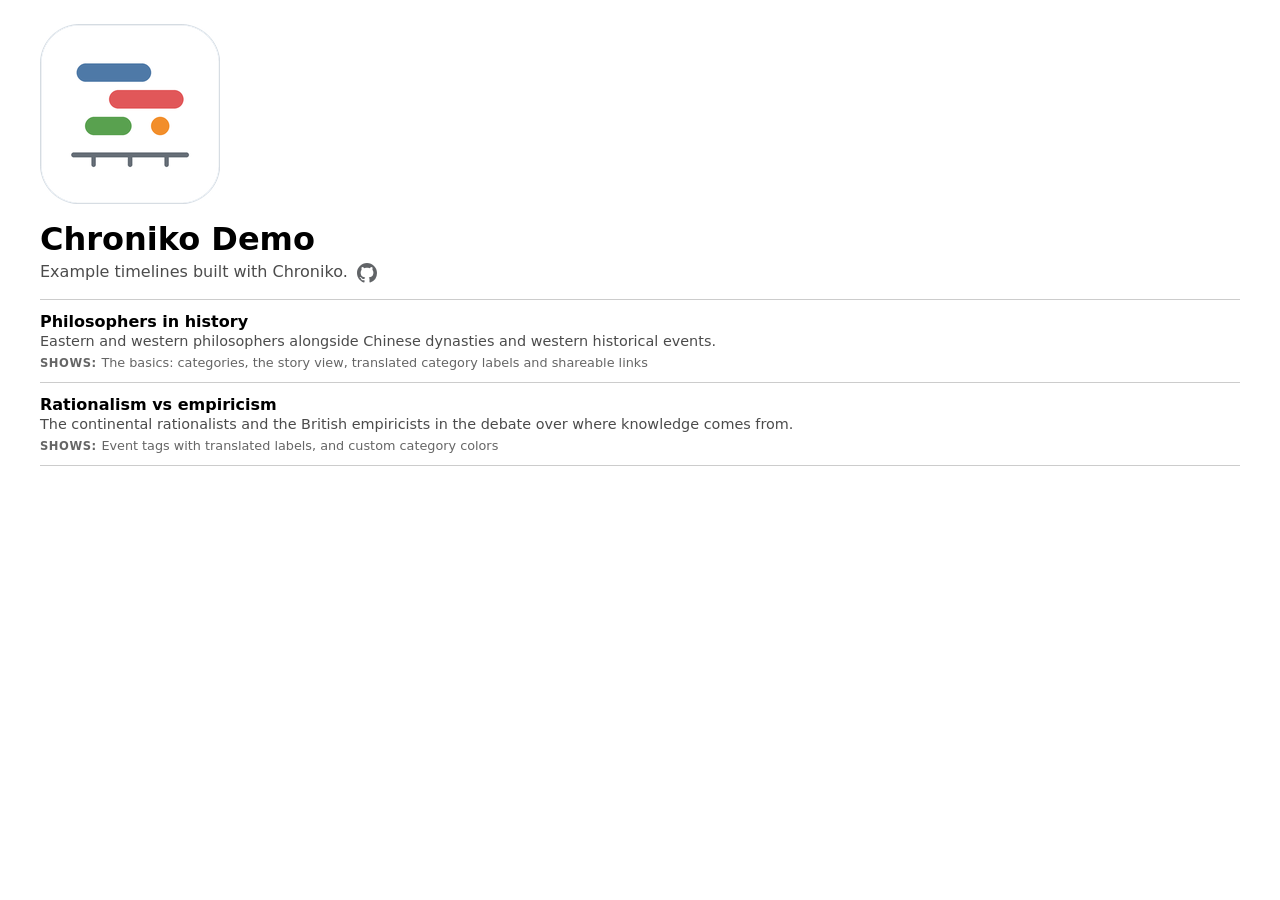
==== index.html @ 32a075cc "chore: update to chroniko 0.3.1 and add new demo showing tag translation" ====
<!doctype html>
<html lang="en">
<head>
  <meta charset="utf-8">
  <meta name="viewport" content="width=device-width, initial-scale=1">
  <title>Chroniko Demo</title>
  <!-- Light mode favicons (fallback) -->
  <link rel="icon" type="image/x-icon" href="/images/favicon-light-32.ico" media="(prefers-color-scheme: light)">
  <link rel="icon" type="image/png" sizes="16x16" href="/images/favicon-light-16.png" media="(prefers-color-scheme: light)">
  <link rel="icon" type="image/png" sizes="32x32" href="/images/favicon-light-32.png" media="(prefers-color-scheme: light)">
  <link rel="apple-touch-icon" sizes="180x180" href="/images/favicon-light-180.png" media="(prefers-color-scheme: light)">
  <!-- Dark mode favicons -->
  <link rel="icon" type="image/x-icon" href="/images/favicon-dark-32.ico" media="(prefers-color-scheme: dark)">
  <link rel="icon" type="image/png" sizes="16x16" href="/images/favicon-dark-16.png" media="(prefers-color-scheme: dark)">
  <link rel="icon" type="image/png" sizes="32x32" href="/images/favicon-dark-32.png" media="(prefers-color-scheme: dark)">
  <link rel="apple-touch-icon" sizes="180x180" href="/images/favicon-dark-180.png" media="(prefers-color-scheme: dark)">
  <style>
    :root { color-scheme: light dark; }
    body { margin: 0; padding: 24px 16px; font-family: system-ui, sans-serif; }
    main { max-width: 1200px; margin: 0 auto; }
    .logo { display: block; width: 180px; height: 180px; margin: 0 0 16px; }
    h1 { margin: 0 0 4px; }
    p { margin: 0 0 16px; opacity: 0.7; }
    .github { display: inline-block; margin-left: 4px; vertical-align: middle; line-height: 0; }
    .github:hover { opacity: 0.7; }
    .demos { list-style: none; margin: 0; padding: 0; border-top: 1px solid color-mix(in srgb, currentColor 20%, transparent); }
    .demos li { border-bottom: 1px solid color-mix(in srgb, currentColor 20%, transparent); }
    .demos a { display: block; padding: 12px 0; color: inherit; text-decoration: none; }
    .demos a:hover strong { text-decoration: underline; }
    .demos span { display: block; margin-top: 2px; opacity: 0.7; font-size: 0.9em; }
    .demos .features { margin-top: 6px; opacity: 0.6; font-size: 0.8em; }
    .demos .features::before { content: 'Shows: '; font-weight: 600; text-transform: uppercase; letter-spacing: 0.05em; font-size: 0.9em; }
  </style>
</head>
<body>
  <main>
    <picture>
      <source srcset="images/favicon-dark-180.png" media="(prefers-color-scheme: dark)">
      <img class="logo" src="images/favicon-light-180.png" alt="Chroniko" width="180" height="180">
    </picture>
    <h1>Chroniko Demo</h1>
    <p>Example timelines built with Chroniko. <a class="github" href="https://github.com/ykyuen/chroniko" target="_blank" rel="noopener" title="GitHub - Chroniko">
      <picture>
        <source srcset="images/github-dark.svg" media="(prefers-color-scheme: dark)">
        <img src="images/github-light.svg" alt="GitHub - Chroniko" width="20" height="20">
      </picture>
    </a></p>

    <ul class="demos">
      <li>
        <a href="philosophers-in-history/?lang=en">
          <strong>Philosophers in history</strong>
          <span>Eastern and western philosophers alongside Chinese dynasties and western historical events.</span>
          <span class="features">The basics: categories, the story view, translated category labels and shareable links</span>
        </a>
      </li>
      <li>
        <a href="rationalism-vs-empiricism/?lang=en">
          <strong>Rationalism vs empiricism</strong>
          <span>The continental rationalists and the British empiricists in the debate over where knowledge comes from.</span>
          <span class="features">Event tags with translated labels, and custom category colors</span>
        </a>
      </li>
    </ul>
  </main>
</body>
</html>
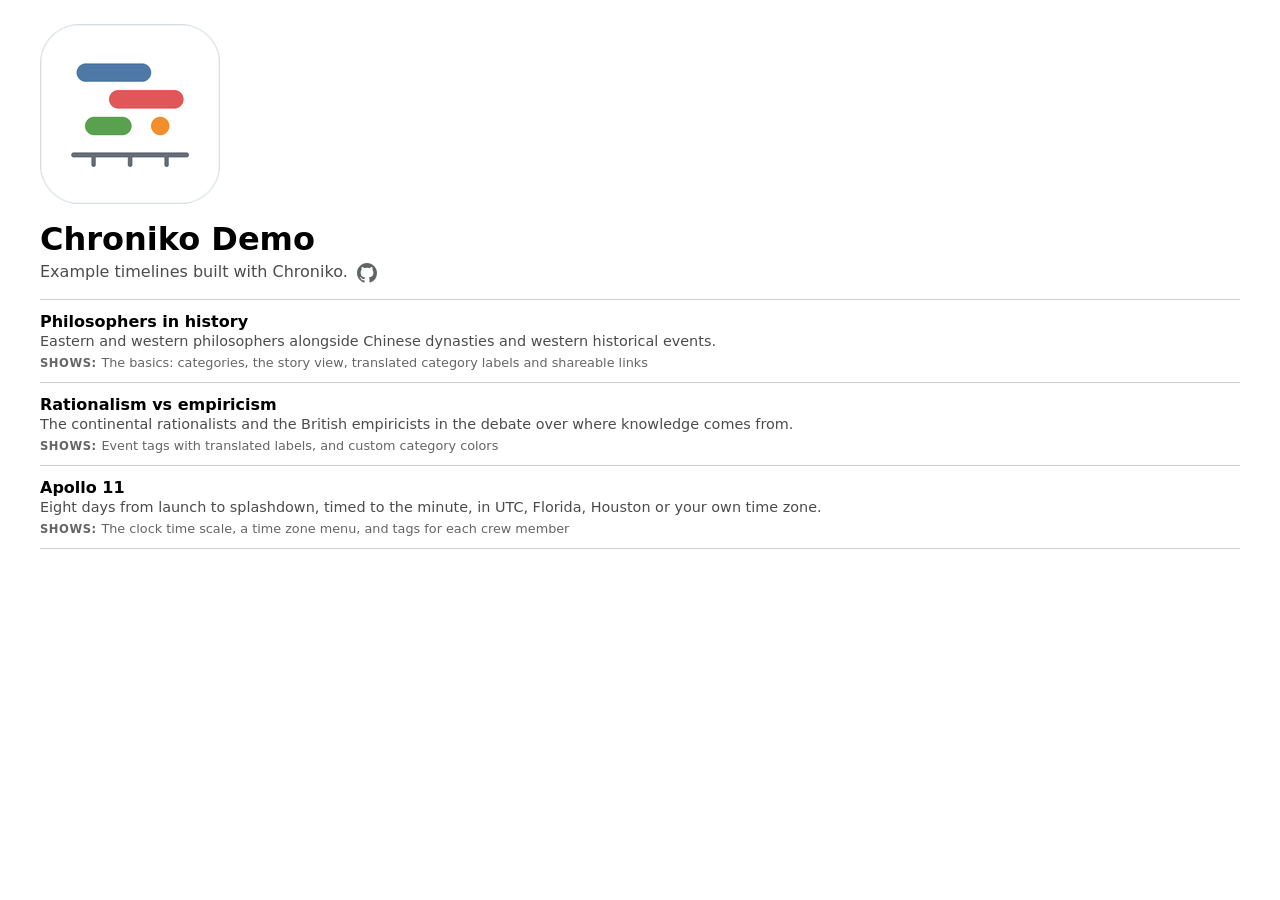
==== commit aad3372b: "feat: add apollo 11 demo" ====
--- a/index.html
+++ b/index.html
@@ -3,7 +3,24 @@
 <head>
   <meta charset="utf-8">
   <meta name="viewport" content="width=device-width, initial-scale=1">
-  <title>Chroniko Demo</title>
+  <title>Chroniko Demo – Zoomable historical timelines in JavaScript</title>
+  <meta name="description" content="Example timelines built with Chroniko, a JavaScript library for rendering historical events on a single zoomable time axis, with categories, tags, translations and shareable links.">
+  <meta name="keywords" content="Chroniko, timeline, JavaScript timeline library, zoomable timeline, historical events, history visualization">
+  <meta name="author" content="ykyuen">
+  <link rel="canonical" href="https://chroniko.ykyuen.info/">
+  <!-- Open Graph / Twitter -->
+  <meta property="og:type" content="website">
+  <meta property="og:site_name" content="Chroniko Demo">
+  <meta property="og:title" content="Chroniko Demo – Zoomable historical timelines in JavaScript">
+  <meta property="og:description" content="Example timelines built with Chroniko, a JavaScript library for rendering historical events on a single zoomable time axis.">
+  <meta property="og:url" content="https://chroniko.ykyuen.info/">
+  <meta property="og:image" content="https://chroniko.ykyuen.info/images/chroniko-screenshot-1200x630.png">
+  <meta name="twitter:card" content="summary_large_image">
+  <meta name="twitter:title" content="Chroniko Demo – Zoomable historical timelines in JavaScript">
+  <meta name="twitter:description" content="Example timelines built with Chroniko, a JavaScript library for rendering historical events on a single zoomable time axis.">
+  <meta name="twitter:image" content="https://chroniko.ykyuen.info/images/chroniko-screenshot-1200x630.png">
+  <!-- Default favicon for browsers and crawlers that ignore the media queries below -->
+  <link rel="icon" href="/favicon.ico" sizes="16x16 32x32 48x48">
   <!-- Light mode favicons (fallback) -->
   <link rel="icon" type="image/x-icon" href="/images/favicon-light-32.ico" media="(prefers-color-scheme: light)">
   <link rel="icon" type="image/png" sizes="16x16" href="/images/favicon-light-16.png" media="(prefers-color-scheme: light)">
@@ -14,13 +31,59 @@
   <link rel="icon" type="image/png" sizes="16x16" href="/images/favicon-dark-16.png" media="(prefers-color-scheme: dark)">
   <link rel="icon" type="image/png" sizes="32x32" href="/images/favicon-dark-32.png" media="(prefers-color-scheme: dark)">
   <link rel="apple-touch-icon" sizes="180x180" href="/images/favicon-dark-180.png" media="(prefers-color-scheme: dark)">
+  <!-- Structured data -->
+  <script type="application/ld+json">
+  {
+    "@context": "https://schema.org",
+    "@graph": [
+      {
+        "@type": "WebSite",
+        "@id": "https://chroniko.ykyuen.info/#website",
+        "url": "https://chroniko.ykyuen.info/",
+        "name": "Chroniko Demo",
+        "description": "Example timelines built with Chroniko, a JavaScript library for rendering historical events on a single zoomable time axis.",
+        "inLanguage": "en",
+        "author": { "@id": "https://chroniko.ykyuen.info/#author" },
+        "about": { "@id": "https://chroniko.ykyuen.info/#chroniko" }
+      },
+      {
+        "@type": "Person",
+        "@id": "https://chroniko.ykyuen.info/#author",
+        "name": "ykyuen",
+        "url": "https://github.com/ykyuen"
+      },
+      {
+        "@type": "SoftwareSourceCode",
+        "@id": "https://chroniko.ykyuen.info/#chroniko",
+        "name": "Chroniko",
+        "description": "Render events on a single zoomable time axis, from historical dates across millennia to deploys and incidents timed to the second. Plain HTML, CSS and JavaScript, no dependencies.",
+        "url": "https://github.com/ykyuen/chroniko",
+        "codeRepository": "https://github.com/ykyuen/chroniko",
+        "programmingLanguage": "JavaScript",
+        "license": "https://www.apache.org/licenses/LICENSE-2.0",
+        "author": { "@id": "https://chroniko.ykyuen.info/#author" },
+        "sameAs": "https://www.npmjs.com/package/chroniko"
+      },
+      {
+        "@type": "CollectionPage",
+        "@id": "https://chroniko.ykyuen.info/",
+        "url": "https://chroniko.ykyuen.info/",
+        "name": "Chroniko Demo – Zoomable historical timelines in JavaScript",
+        "isPartOf": { "@id": "https://chroniko.ykyuen.info/#website" },
+        "primaryImageOfPage": "https://chroniko.ykyuen.info/images/chroniko-screenshot-1200x630.png",
+        "hasPart": [
+          { "@id": "https://chroniko.ykyuen.info/philosophers-in-history/" },
+          { "@id": "https://chroniko.ykyuen.info/rationalism-vs-empiricism/" },
+          { "@id": "https://chroniko.ykyuen.info/apollo-11/" }
+        ]
+      }
+    ]
+  }
+  </script>
+  <link rel="stylesheet" href="/css/demo.css">
   <style>
-    :root { color-scheme: light dark; }
-    body { margin: 0; padding: 24px 16px; font-family: system-ui, sans-serif; }
-    main { max-width: 1200px; margin: 0 auto; }
+    main { max-width: 1200px; }
     .logo { display: block; width: 180px; height: 180px; margin: 0 0 16px; }
-    h1 { margin: 0 0 4px; }
-    p { margin: 0 0 16px; opacity: 0.7; }
     .github { display: inline-block; margin-left: 4px; vertical-align: middle; line-height: 0; }
     .github:hover { opacity: 0.7; }
     .demos { list-style: none; margin: 0; padding: 0; border-top: 1px solid color-mix(in srgb, currentColor 20%, transparent); }
@@ -48,17 +111,24 @@
 
     <ul class="demos">
       <li>
-        <a href="philosophers-in-history/?lang=en">
+        <a href="philosophers-in-history/">
           <strong>Philosophers in history</strong>
           <span>Eastern and western philosophers alongside Chinese dynasties and western historical events.</span>
           <span class="features">The basics: categories, the story view, translated category labels and shareable links</span>
         </a>
       </li>
       <li>
-        <a href="rationalism-vs-empiricism/?lang=en">
+        <a href="rationalism-vs-empiricism/">
           <strong>Rationalism vs empiricism</strong>
           <span>The continental rationalists and the British empiricists in the debate over where knowledge comes from.</span>
           <span class="features">Event tags with translated labels, and custom category colors</span>
+        </a>
+      </li>
+      <li>
+        <a href="apollo-11/">
+          <strong>Apollo 11</strong>
+          <span>Eight days from launch to splashdown, timed to the minute, in UTC, Florida, Houston or your own time zone.</span>
+          <span class="features">The clock time scale, a time zone menu, and tags for each crew member</span>
         </a>
       </li>
     </ul>
--- a/css/demo.css
+++ b/css/demo.css
@@ -0,0 +1,36 @@
+/* Styles shared by every page of the Chroniko demo site. */
+
+/* Base (home page and demo pages) */
+:root { color-scheme: light dark; }
+body { margin: 0; padding: 24px 16px; font-family: system-ui, sans-serif; }
+main { margin: 0 auto; }
+h1 { margin: 0 0 4px; }
+p { margin: 0 0 16px; opacity: 0.7; }
+
+/* Demo pages */
+.home-link { display: inline-block; margin: 0 0 12px; color: inherit; opacity: 0.7; text-decoration: none; }
+.home-link:hover { opacity: 1; text-decoration: underline; }
+
+/* Note under the language dropdown */
+.lang-note { margin: 6px 0 16px; font-size: 0.85em; }
+
+/* Shown in place of the timeline when it fails to load (see /js/load-error.js) */
+.load-error { margin: 16px 0; padding: 16px; border: 1px solid color-mix(in srgb, currentColor 25%, transparent); border-radius: 8px; line-height: 1.5; }
+.load-error a { color: inherit; }
+
+/* Static list of all events under the timeline (see scripts/build-event-lists.mjs) */
+.event-list { margin: 32px 0 0; }
+.event-list summary { cursor: pointer; }
+.event-list summary h2 { display: inline; font-size: 1.1em; }
+.event-list h3 { margin: 20px 0 8px; font-size: 1em; }
+.event-list ul { margin: 0; padding-left: 20px; }
+.event-list li { margin: 0 0 6px; line-height: 1.4; }
+.event-list a { color: inherit; }
+.event-list .dates { opacity: 0.7; }
+
+/* Where a demo's data comes from, at the bottom of the page */
+.sources { margin: 32px 0 0; font-size: 0.9em; }
+.sources h2 { margin: 0 0 8px; font-size: 1.1em; }
+.sources ul { margin: 0; padding-left: 20px; }
+.sources li { margin: 4px 0; line-height: 1.4; }
+.sources a { color: inherit; }
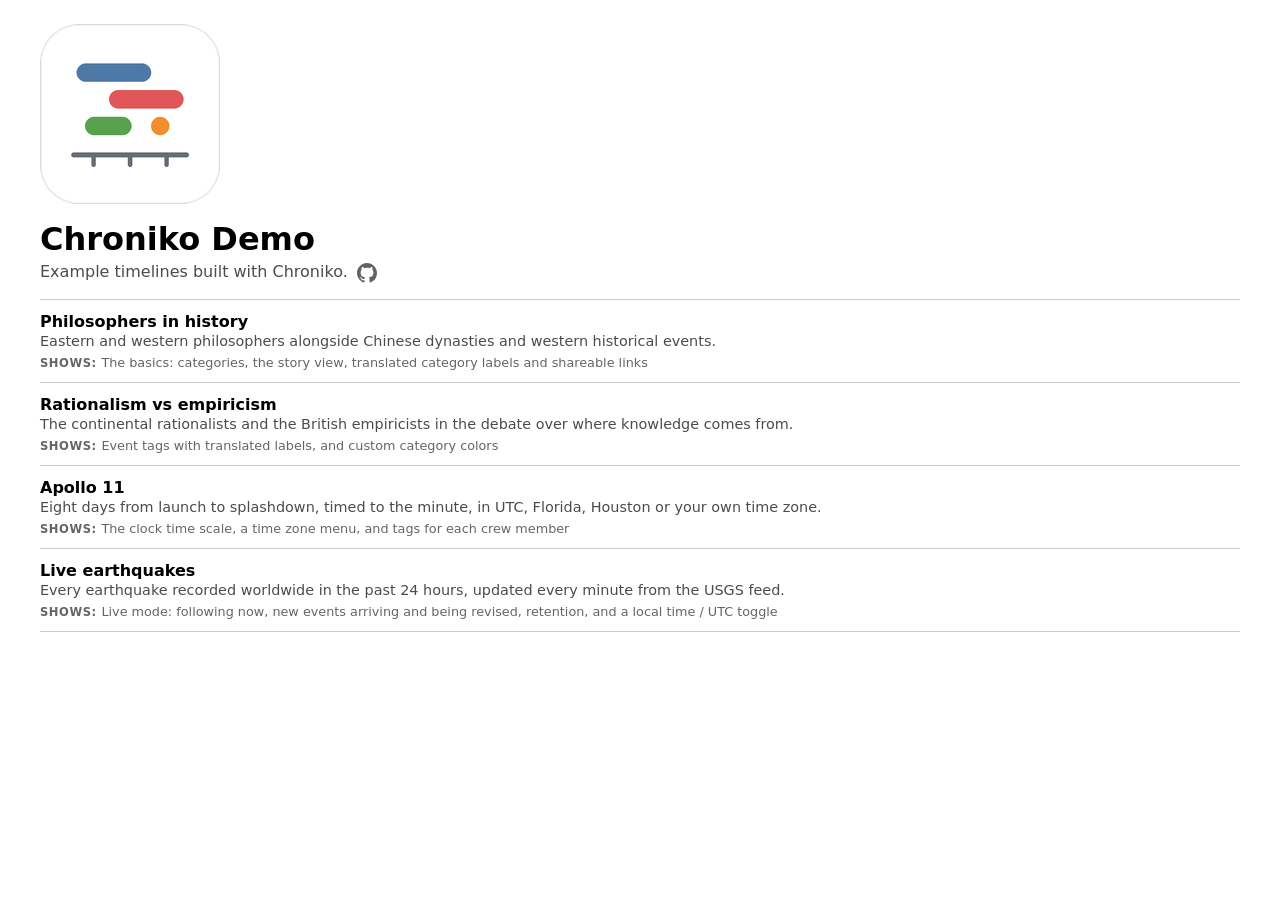
==== commit f6502000: "feat: update chroniko to 0.9.0 and add the live earthquake demo" ====
--- a/index.html
+++ b/index.html
@@ -74,7 +74,8 @@
         "hasPart": [
           { "@id": "https://chroniko.ykyuen.info/philosophers-in-history/" },
           { "@id": "https://chroniko.ykyuen.info/rationalism-vs-empiricism/" },
-          { "@id": "https://chroniko.ykyuen.info/apollo-11/" }
+          { "@id": "https://chroniko.ykyuen.info/apollo-11/" },
+          { "@id": "https://chroniko.ykyuen.info/earthquakes/" }
         ]
       }
     ]
@@ -131,6 +132,13 @@
           <span class="features">The clock time scale, a time zone menu, and tags for each crew member</span>
         </a>
       </li>
+      <li>
+        <a href="earthquakes/">
+          <strong>Live earthquakes</strong>
+          <span>Every earthquake recorded worldwide in the past 24 hours, updated every minute from the USGS feed.</span>
+          <span class="features">Live mode: following now, new events arriving and being revised, retention, and a local time / UTC toggle</span>
+        </a>
+      </li>
     </ul>
   </main>
 </body>
